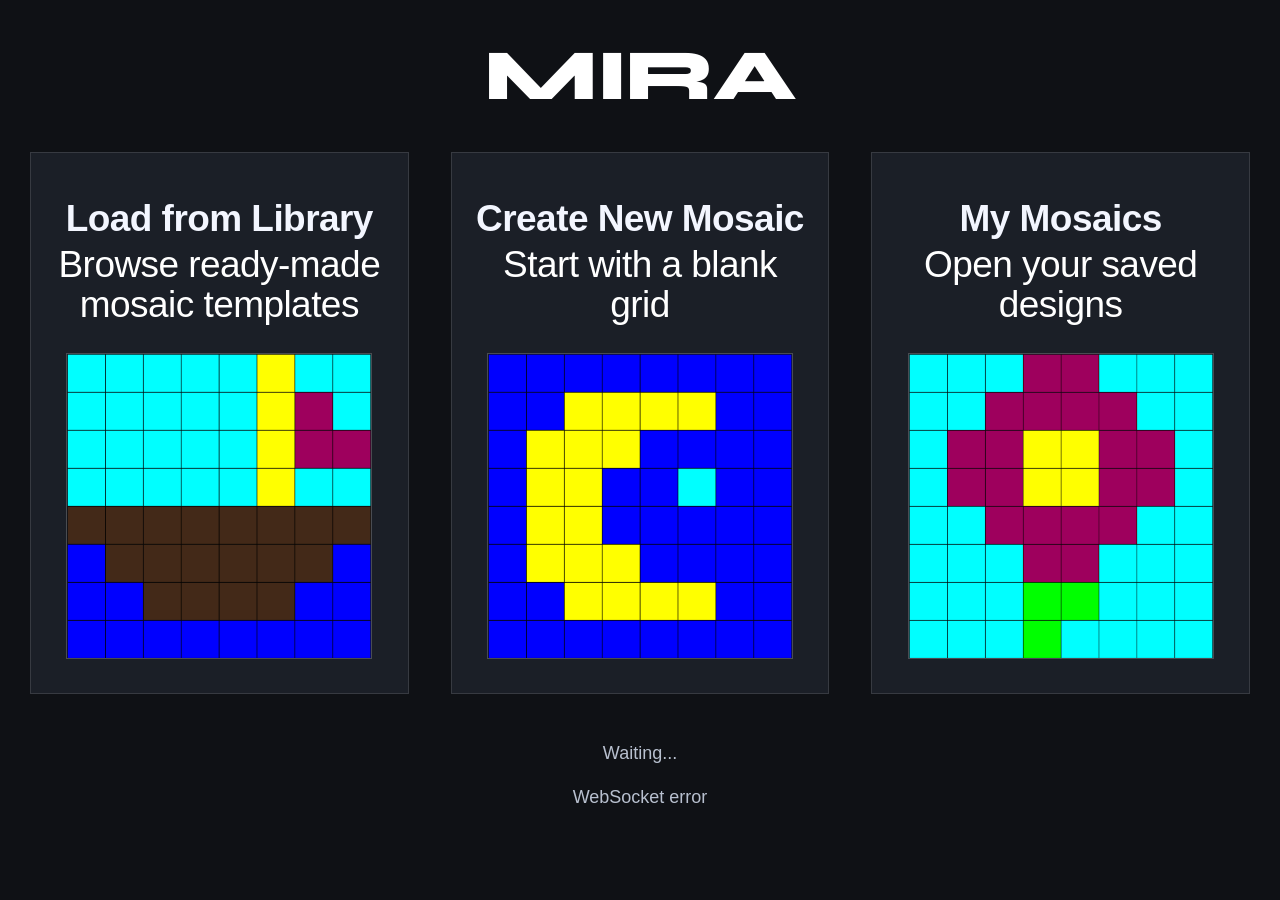
==== software/frontend/index.html @ f78b0685 "Initital integration" ====
<!DOCTYPE html>
<html lang="en">
<head>
	<meta charset="UTF-8" />
	<meta name="viewport" content="width=device-width, initial-scale=1.0" />
	<title>MIRA - Mosaic Library</title>
	<link rel="preconnect" href="https://fonts.googleapis.com">
	<link href="https://fonts.googleapis.com/css2?family=DM+Mono:wght@400;500&family=Syne:wght@700;800&display=swap" rel="stylesheet">
	<style>
    :root {
      --page-bg: #0f1115;
      --card-bg: #1b1f27;
      --text-main: #f3f6ff;
      --text-sub: #b8c0cf;
      --preview-line: rgba(255, 255, 255, 0.2);
      --grid-line: #4b5568;
    }

    * {
      box-sizing: border-box;
    }

    body {
      margin: 0;
      min-height: 100vh;
      background: var(--page-bg);
      color: var(--text-main);
      font-family: "Segoe UI", Tahoma, Geneva, Verdana, sans-serif;
      display: flex;
      flex-direction: column;
      align-items: center;
      padding: 40px 20px 28px;
    }

    .headline {
			font-family: 'Syne', sans-serif;
			font-weight: 800;
			font-size: clamp(48px, 8vw, 72px);
			letter-spacing: -0.02em;
			margin: 0;
			text-align: center;
			line-height: 1;
			/* High-contrast white — no color that might confuse with state colors */
			color: #fff;
		}

    .head-titel {
      margin: 0;
      font-size: clamp(52px, 7vw, 74px);
      font-weight: 500;
      letter-spacing: 0.02em;
      text-align: center;
    }

    .mosaic-options {
      width: min(1220px, 100%);
      margin-top: 40px;
      display: grid;
      grid-template-columns: repeat(3, minmax(250px, 1fr));
      gap: 42px;
      justify-content: center;
      align-items: stretch;
    }

    .button-tile {
      border: 1px solid rgba(255, 255, 255, 0.12);
      cursor: pointer;
      background: var(--card-bg);
      color: inherit;
      padding: 28px 22px 34px;
      text-align: center;
      border-radius: 0;
      transition: transform 140ms ease, box-shadow 140ms ease;
      display: flex;
      flex-direction: column;
      align-items: center;
      gap: 6px;
      min-height: 510px;
    }

    .button-tile:hover,
    .button-tile:focus-visible {
      transform: translateY(-4px);
      box-shadow: 0 10px 24px rgba(0, 0, 0, 0.48);
      outline: none;
    }

    .card-title {
      margin-top: 18px;
      margin-bottom: 0;
      font-size: 37px;
      font-weight: 700;
      line-height: 1.08;
      letter-spacing: -0.015em;
    }

    .card-subtitle {
      margin: 0;
      font-size: 37px;
      font-weight: 400;
      line-height: 1.08;
      letter-spacing: -0.015em;
      color: white;
    }

    .image-preview {
      margin-top: 22px;
      width: min(100%, 306px);
      aspect-ratio: 1 / 1;
      object-fit: cover;
      border: 1px solid var(--preview-line);
      display: block;
    }

    #gridContainer {
      margin-top: 24px;
    }

    .grid-row {
      display: flex;
    }

    .grid-cell {
      width: 40px;
      height: 40px;
      border: 1px solid var(--grid-line);
      box-sizing: border-box;
    }

    .status-panel {
      width: min(1220px, 100%);
      margin-top: 28px;
      font-size: 18px;
      line-height: 1.45;
      text-align: center;
      color: var(--text-sub);
    }

    @media (max-width: 980px) {
      .mosaic-options {
        grid-template-columns: 1fr;
        max-width: 460px;
      }

      .button-tile {
        min-height: 440px;
      }

      .card-title,
      .card-subtitle {
        font-size: 31px;
      }

      .image-preview {
        width: min(100%, 280px);
      }
    }
  </style>
</head>
<body>
  <h1 class="headline">MIRA</h1>

  <section class="mosaic-options" aria-label="Mosaic options">
    <button class="button-tile" id="buttonOne" type="button" aria-label="Load from library">
      <h2 class="card-title">Load from Library</h2>
      <p class="card-subtitle">Browse ready-made mosaic templates</p>
      <img class="image-preview" src="assets/boat.png" alt="Preview of library mosaic" aria-hidden="true" />

    </button>

    <button class="button-tile" id="buttonTwo" type="button" aria-label="Create new mosaic">
      <h2 class="card-title">Create New Mosaic</h2>
      <p class="card-subtitle">Start with a blank grid</p>
      <img class="image-preview" src="assets/moon.png" alt="Preview of blank mosaic" aria-hidden="true" />
    </button>

    <button class="button-tile" id="buttonThree" type="button" aria-label="My mosaics">
      <h2 class="card-title">My Mosaics</h2>
      <p class="card-subtitle">Open your saved designs</p>
      <img class="image-preview" src="assets/flower.png" alt="Preview of saved mosaic" aria-hidden="true" />
    </button>
  </section>

  <section class="status-panel" aria-live="polite">
    <p id="responseText">Waiting...</p>
    <p id="positionText">Current position: waiting...</p>
  </section>

  <div id="gridContainer"></div>

  <script>
    // const sendBtn = document.getElementById("sendBtn");
    const buttonOne = document.getElementById("buttonOne");
    const buttonTwo = document.getElementById("buttonTwo");
    const buttonThree = document.getElementById("buttonThree");
    // const nameInput = document.getElementById("nameInput");
    const responseText = document.getElementById("responseText");
    const positionText = document.getElementById("positionText");
    const gridContainer = document.getElementById("gridContainer");
    let currentMosaic = null;

    function resetCurrentMosaic() {
      for (let row = 0; row < gridContainer.children.length; row++) {
        const rowDiv = gridContainer.children[row];
        for (let col = 0; col < rowDiv.children.length; col++) {
          const cell = rowDiv.children[col];
          
          cell.style.border = "1px solid #4b5568"; // reset border
          cell.style.opacity = "0.5"; // reset opacity
          cell.style.backgroundColor = currentMosaic[row][col];
        }
      }
    }

    function showMosaicGrid(grid) {
      gridContainer.innerHTML = "";

      for (let row = 0; row < grid.length; row++) {
        const rowDiv = document.createElement("div");
        rowDiv.className = "grid-row";

        for (let col = 0; col < grid[row].length; col++) {
          const cell = document.createElement("div");
          cell.className = "grid-cell";
          cell.style.backgroundColor = grid[row][col];
          // lower opacity value 
          cell.style.opacity = "0.5";
          rowDiv.appendChild(cell);
        }

        gridContainer.appendChild(rowDiv);
      }
    }

    function highlight_target_cells(targets) {
      // Reset first 
      for (let row = 0; row < gridContainer.children.length; row++) {
        const rowDiv = gridContainer.children[row];
        for (let col = 0; col < rowDiv.children.length; col++) {
          const cell = rowDiv.children[col];
          cell.style.border = "1px solid #4b5568"; // reset border
          cell.style.opacity = "0.5"; // reset opacity
        }
      }

      // Highlight target cells
      for (const target of targets) {
        const cell = gridContainer.children[target.x].children[target.y];
        if (cell) {
          cell.style.border = "2px solid red";
          cell.style.opacity = "1.0"; // make it fully opaque to highlight
        }
      }
    }

    function handle_cell_state(cell_state) {
      if (!currentMosaic) return; // Ensure currentMosaic is defined before trying to reset it
      resetCurrentMosaic();
      for (const cell of cell_state) {
        const grid_cell = gridContainer.children[cell.x].children[cell.y];
  
        if (grid_cell) {
          if (cell.state === "correct") {
            grid_cell.style.border = "2px solid green";
            grid_cell.style.opacity = "1.0"; // make it fully opaque to highlight
          } else if (cell.state === "incorrect") {
            grid_cell.style.border = "2px solid red";
            grid_cell.style.opacity = "0.5"; // make it fully opaque to highlight
            // Shade the cell with a red overlay to indicate incorrect placement
            grid_cell.style.backgroundColor = "rgba(255, 0, 0, 0.5)"; // red overlay with 50% opacity
            
          } else if (cell.state === "empty") {
            grid_cell.style.border = "1px solid #4b5568";
            
            
            // grid_cell.style.opacity = "0.5";
          } else if (cell.state === "unknown") {
            grid_cell.style.border = "1px dashed #818ea3";
            // grid_cell.style.opacity = "0.5";
          }
        }
      }
    }


    async function postName(endpoint) {
      let name;
      if (endpoint === "greet") {
        name = nameInput.value;
      } else {
        name = endpoint;
      }

      try {
        const res = await fetch(`http://127.0.0.1:8000/${endpoint}`, {
          method: "POST",
          headers: {
            "Content-Type": "application/json"
          },
          body: JSON.stringify({ name: name })
        });

        if (!res.ok) {
          responseText.textContent = `Request failed (${res.status}) for ${endpoint}`;
          return;
        }

        const data = await res.json();
        responseText.textContent = data.message;
        currentMosaic = data.grid;
        if (data.grid) {
          showMosaicGrid(data.grid);
        }
      } catch (error) {
        responseText.textContent = `Network error for ${endpoint}`;
      }
    }

    async function fetchCurrentPosition() {
      try {
        const res = await fetch("http://127.0.0.1:8000/current_position");

        if (!res.ok) {
          positionText.textContent = `Current position request failed (${res.status})`;
          return;
        }

        positionText.textContent = "Current position: loading again...";

        const data = await res.json();
        const pos = data.current_position;
        const color = data.current_color;
        let targets = data.targets;

        if (!pos || !color || !targets) {
          positionText.textContent = "Undefined position or color";
          
         
          return;
        }
        // Hard code (0,0) for testing
        // targets = [{x: 0, y: 0}];
      
        // highlight_target_cells(targets);
        // Display target xnd y values in console for debugging
        highlight_target_cells(targets);

        positionText.textContent = `Current position: x=${pos.x}, y=${pos.y}, color=${color}`;
        positionText.textContent += ` (targets: ${targets.map(t => `x=${t.x},y=${t.y}`).join("; ")})`;
      } catch (error) {
        positionText.textContent = "Current position or color: network error";
      }
    }




    function connectWebSocket() {
      const ws = new WebSocket("ws://localhost:8000/ws");

      ws.onopen = () => {
        console.log("WebSocket connected");
      };

      ws.onmessage = (event) => {
        const data = JSON.parse(event.data);
        const pos = data.current_position;
        const color = data.current_color;
        const targets = data.targets;
        const cell_state = data.cell_state;

        if (!pos || !color || !targets) {
          handle_cell_state(cell_state);
          positionText.textContent = "Undefined position or color";
          return;
        }

    
        handle_cell_state(cell_state);
        highlight_target_cells(targets);

        positionText.textContent = `Current position: x=${pos.x}, y=${pos.y}, color=${color}`;
        positionText.textContent += ` (targets: ${targets.map(t => `x=${t[0]},y=${t[1]}`).join("; ")})`;

        console.log(data);
      };

      ws.onerror = (error) => {
        console.error("WebSocket error:", error);
        positionText.textContent = "WebSocket error";
      };

      ws.onclose = () => {
        console.log("Disconnected, retrying...");
        setTimeout(connectWebSocket, 1000);
      };
    }



    // sendBtn.addEventListener("click", async () => {
    //   await postName("greet");
    // });

    buttonOne.addEventListener("click", () => {
      window.location.href = "library.html";
    });

    buttonTwo.addEventListener("click", async () => {
      await postName("mosaic2");
    });

    buttonThree.addEventListener("click", async () => {
      await postName("mosaic3");
    });

    connectWebSocket();

    // fetchCurrentPosition();
    // setInterval(fetchCurrentPosition, 1000);
  </script>
</body>
</html>


<!-- 


<!DOCTYPE html>
<html lang="en">
<head>
  <meta charset="UTF-8" />
  <meta name="viewport" content="width=device-width, initial-scale=1.0" />
  <title>FastAPI Name Test</title>
  <style>
    #gridContainer {
      margin-top: 20px;
    }

    .grid-row {
      display: flex;
    }

    .grid-cell {
      width: 40px;
      height: 40px;
      border: 1px solid black;
      box-sizing: border-box;
    }
  </style>
</head>
<body>
  <h1>Name Test</h1>

  <input type="text" id="nameInput" placeholder="Enter your name" />
  <button id="sendBtn">Send</button>
  <button id="buttonOne">Mosaic 1</button>
  <button id="buttonTwo">Mosaic 2</button>
  <button id="buttonThree">Mosaic 3</button>

  <p id="responseText">Waiting...</p>
  <p id="positionText">Current position: waiting...</p>

  <div id="gridContainer"></div>

  <script>
    const sendBtn = document.getElementById("sendBtn");
    const buttonOne = document.getElementById("buttonOne");
    const buttonTwo = document.getElementById("buttonTwo");
    const buttonThree = document.getElementById("buttonThree");
    const nameInput = document.getElementById("nameInput");
    const responseText = document.getElementById("responseText");
    const positionText = document.getElementById("positionText");
    const gridContainer = document.getElementById("gridContainer");
    let currentMosaic = null;

    function resetCurrentMosaic() {
      for (let row = 0; row < gridContainer.children.length; row++) {
        const rowDiv = gridContainer.children[row];
        for (let col = 0; col < rowDiv.children.length; col++) {
          const cell = rowDiv.children[col];
          
          cell.style.border = "1px solid black"; // reset border
          cell.style.opacity = "0.5"; // reset opacity
          cell.style.backgroundColor = currentMosaic[row][col];
        }
      }
    }

    function showMosaicGrid(grid) {
      gridContainer.innerHTML = "";

      for (let row = 0; row < grid.length; row++) {
        const rowDiv = document.createElement("div");
        rowDiv.className = "grid-row";

        for (let col = 0; col < grid[row].length; col++) {
          const cell = document.createElement("div");
          cell.className = "grid-cell";
          cell.style.backgroundColor = grid[row][col];
          // lower opacity value 
          cell.style.opacity = "0.5";
          rowDiv.appendChild(cell);
        }

        gridContainer.appendChild(rowDiv);
      }
    }

    function highlight_target_cells(targets) {
      // Reset first 
      for (let row = 0; row < gridContainer.children.length; row++) {
        const rowDiv = gridContainer.children[row];
        for (let col = 0; col < rowDiv.children.length; col++) {
          const cell = rowDiv.children[col];
          cell.style.border = "1px solid black"; // reset border
          cell.style.opacity = "0.5"; // reset opacity
        }
      }

      // Highlight target cells
      for (const target of targets) {
        const cell = gridContainer.children[target.x].children[target.y];
        if (cell) {
          cell.style.border = "2px solid red";
          cell.style.opacity = "1.0"; // make it fully opaque to highlight
        }
      }
    }

    function handle_cell_state(cell_state) {
      if (!currentMosaic) return; // Ensure currentMosaic is defined before trying to reset it
      resetCurrentMosaic();
      for (const cell of cell_state) {
        const grid_cell = gridContainer.children[cell.x].children[cell.y];
  
        if (grid_cell) {
          if (cell.state === "correct") {
            grid_cell.style.border = "2px solid green";
            grid_cell.style.opacity = "1.0"; // make it fully opaque to highlight
          } else if (cell.state === "incorrect") {
            grid_cell.style.border = "2px solid red";
            grid_cell.style.opacity = "0.5"; // make it fully opaque to highlight
            // Shade the cell with a red overlay to indicate incorrect placement
            grid_cell.style.backgroundColor = "rgba(255, 0, 0, 0.5)"; // red overlay with 50% opacity
            
          } else if (cell.state === "empty") {
            grid_cell.style.border = "1px solid black";
            
            
            // grid_cell.style.opacity = "0.5";
          } else if (cell.state === "unknown") {
            grid_cell.style.border = "1px dashed gray";
            // grid_cell.style.opacity = "0.5";
          }
        }
      }
    }


    async function postName(endpoint) {
      let name;
      if (endpoint === "greet") {
        name = nameInput.value;
      } else {
        name = endpoint;
      }

      try {
        const res = await fetch(`http://127.0.0.1:8000/${endpoint}`, {
          method: "POST",
          headers: {
            "Content-Type": "application/json"
          },
          body: JSON.stringify({ name: name })
        });

        if (!res.ok) {
          responseText.textContent = `Request failed (${res.status}) for ${endpoint}`;
          return;
        }

        const data = await res.json();
        responseText.textContent = data.message;
        currentMosaic = data.grid;
        if (data.grid) {
          showMosaicGrid(data.grid);
        }
      } catch (error) {
        responseText.textContent = `Network error for ${endpoint}`;
      }
    }

    async function fetchCurrentPosition() {
      try {
        const res = await fetch("http://127.0.0.1:8000/current_position");

        if (!res.ok) {
          positionText.textContent = `Current position request failed (${res.status})`;
          return;
        }

        positionText.textContent = "Current position: loading again...";

        const data = await res.json();
        const pos = data.current_position;
        const color = data.current_color;
        let targets = data.targets;

        if (!pos || !color || !targets) {
          positionText.textContent = "Undefined position or color";
          
         
          return;
        }
        // Hard code (0,0) for testing
        // targets = [{x: 0, y: 0}];
      
        // highlight_target_cells(targets);
        // Display target xnd y values in console for debugging
        highlight_target_cells(targets);

        positionText.textContent = `Current position: x=${pos.x}, y=${pos.y}, color=${color}`;
        positionText.textContent += ` (targets: ${targets.map(t => `x=${t.x},y=${t.y}`).join("; ")})`;
      } catch (error) {
        positionText.textContent = "Current position or color: network error";
      }
    }




    function connectWebSocket() {
      const ws = new WebSocket("ws://localhost:8000/ws");

      ws.onopen = () => {
        console.log("WebSocket connected");
      };

      ws.onmessage = (event) => {
        const data = JSON.parse(event.data);
        const pos = data.current_position;
        const color = data.current_color;
        const targets = data.targets;
        const cell_state = data.cell_state;

        if (!pos || !color || !targets) {
          handle_cell_state(cell_state);
          positionText.textContent = "Undefined position or color";
          return;
        }

    
        handle_cell_state(cell_state);
        highlight_target_cells(targets);

        positionText.textContent = `Current position: x=${pos.x}, y=${pos.y}, color=${color}`;
        positionText.textContent += ` (targets: ${targets.map(t => `x=${t[0]},y=${t[1]}`).join("; ")})`;

        console.log(data);
      };

      ws.onerror = (error) => {
        console.error("WebSocket error:", error);
        positionText.textContent = "WebSocket error";
      };

      ws.onclose = () => {
        console.log("Disconnected, retrying...");
        setTimeout(connectWebSocket, 1000);
      };
    }



    sendBtn.addEventListener("click", async () => {
      await postName("greet");
    });

    buttonOne.addEventListener("click", async () => {
      await postName("mosaic1");
    });

    buttonTwo.addEventListener("click", async () => {
      await postName("mosaic2");
    });

    buttonThree.addEventListener("click", async () => {
      await postName("mosaic3");
    });

    connectWebSocket();

    // fetchCurrentPosition();
    // setInterval(fetchCurrentPosition, 1000);
  </script>
</body>
</html> -->
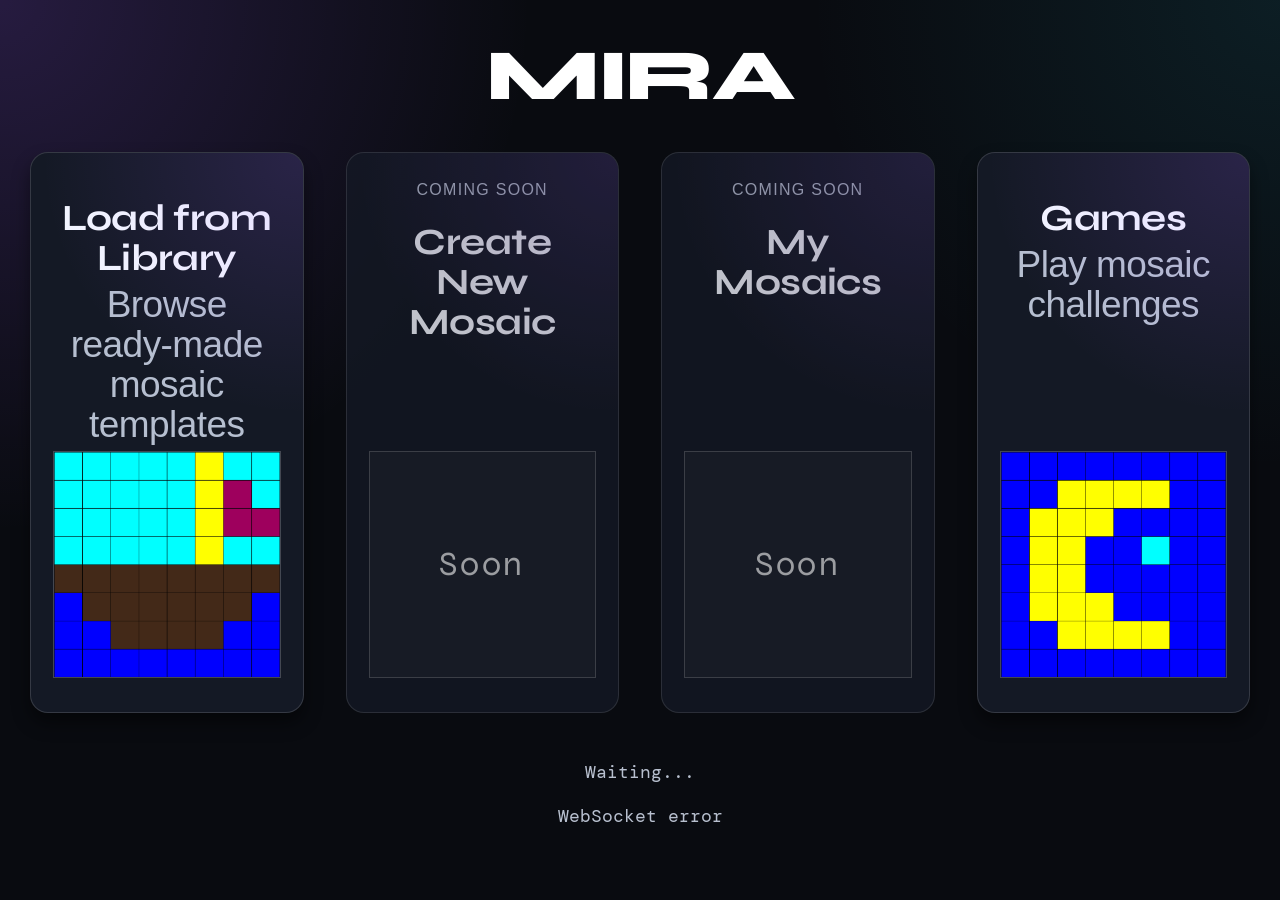
==== commit 664a7217: "Final Demo" ====
--- a/software/frontend/index.html
+++ b/software/frontend/index.html
@@ -56,7 +56,7 @@
       width: min(1220px, 100%);
       margin-top: 40px;
       display: grid;
-      grid-template-columns: repeat(3, minmax(250px, 1fr));
+        grid-template-columns: repeat(4, minmax(220px, 1fr));
       gap: 42px;
       justify-content: center;
       align-items: stretch;
@@ -85,6 +85,41 @@
       outline: none;
     }
 
+    .button-tile.locked,
+    .button-tile:disabled {
+      cursor: not-allowed;
+      opacity: 0.78;
+      transform: none;
+      box-shadow: none;
+      border-color: rgba(255, 255, 255, 0.2);
+      background:
+        repeating-linear-gradient(
+          -45deg,
+          rgba(255, 255, 255, 0.04),
+          rgba(255, 255, 255, 0.04) 10px,
+          rgba(255, 255, 255, 0.01) 10px,
+          rgba(255, 255, 255, 0.01) 20px
+        ),
+        var(--card-bg);
+    }
+
+    .button-tile.locked:hover,
+    .button-tile.locked:focus-visible,
+    .button-tile:disabled:hover,
+    .button-tile:disabled:focus-visible {
+      transform: none;
+      box-shadow: none;
+      outline: none;
+    }
+
+    .card-kicker {
+      margin: 0;
+      font-size: 16px;
+      letter-spacing: 0.08em;
+      text-transform: uppercase;
+      color: var(--text-sub);
+    }
+
     .card-title {
       margin-top: 18px;
       margin-bottom: 0;
@@ -104,12 +139,30 @@
     }
 
     .image-preview {
-      margin-top: 22px;
+      margin-top: auto;
       width: min(100%, 306px);
       aspect-ratio: 1 / 1;
       object-fit: cover;
       border: 1px solid var(--preview-line);
       display: block;
+    }
+
+    .button-tile.locked .image-preview {
+      filter: grayscale(1) contrast(0.85) brightness(0.72);
+    }
+
+    .coming-soon-art {
+      margin-top: auto;
+      width: min(100%, 306px);
+      aspect-ratio: 1 / 1;
+      border: 1px solid var(--preview-line);
+      display: grid;
+      place-items: center;
+      font-family: 'Syne', sans-serif;
+      font-size: 34px;
+      letter-spacing: 0.08em;
+      color: rgba(255, 255, 255, 0.75);
+      background: rgba(255, 255, 255, 0.03);
     }
 
     #gridContainer {
@@ -156,6 +209,7 @@
       }
     }
   </style>
+  <link rel="stylesheet" href="assets/mira-theme.css" />
 </head>
 <body>
   <h1 class="headline">MIRA</h1>
@@ -168,16 +222,24 @@
 
     </button>
 
-    <button class="button-tile" id="buttonTwo" type="button" aria-label="Create new mosaic">
+    <button class="button-tile locked" id="buttonTwo" type="button" aria-label="Create new mosaic coming soon" disabled aria-disabled="true">
+      <p class="card-kicker">Coming soon</p>
       <h2 class="card-title">Create New Mosaic</h2>
-      <p class="card-subtitle">Start with a blank grid</p>
-      <img class="image-preview" src="assets/moon.png" alt="Preview of blank mosaic" aria-hidden="true" />
+      <!-- <p class="card-subtitle">Locked for now</p> -->
+      <div class="coming-soon-art" aria-hidden="true">Soon</div>
     </button>
 
-    <button class="button-tile" id="buttonThree" type="button" aria-label="My mosaics">
+    <button class="button-tile locked" id="buttonThree" type="button" aria-label="My mosaics coming soon" disabled aria-disabled="true">
+      <p class="card-kicker">Coming soon</p>
       <h2 class="card-title">My Mosaics</h2>
-      <p class="card-subtitle">Open your saved designs</p>
-      <img class="image-preview" src="assets/flower.png" alt="Preview of saved mosaic" aria-hidden="true" />
+      <!-- <p class="card-subtitle">Locked for now</p> -->
+      <div class="coming-soon-art" aria-hidden="true">Soon</div>
+    </button>
+
+    <button class="button-tile" id="buttonFour" type="button" aria-label="Games">
+      <h2 class="card-title">Games</h2>
+      <p class="card-subtitle">Play mosaic challenges</p>
+      <img class="image-preview" src="assets/moon.png" alt="Preview of game mode" aria-hidden="true" />
     </button>
   </section>
 
@@ -193,6 +255,7 @@
     const buttonOne = document.getElementById("buttonOne");
     const buttonTwo = document.getElementById("buttonTwo");
     const buttonThree = document.getElementById("buttonThree");
+    const buttonFour = document.getElementById("buttonFour");
     // const nameInput = document.getElementById("nameInput");
     const responseText = document.getElementById("responseText");
     const positionText = document.getElementById("positionText");
@@ -275,7 +338,7 @@
             
             // grid_cell.style.opacity = "0.5";
           } else if (cell.state === "unknown") {
-            grid_cell.style.border = "1px dashed #818ea3";
+            grid_cell.style.border = "1px solid #4b5568";
             // grid_cell.style.opacity = "0.5";
           }
         }
@@ -412,6 +475,10 @@
 
     buttonThree.addEventListener("click", async () => {
       await postName("mosaic3");
+    });
+
+    buttonFour.addEventListener("click", () => {
+      window.location.href = "game_mode.html";
     });
 
     connectWebSocket();
@@ -550,7 +617,7 @@
             
             // grid_cell.style.opacity = "0.5";
           } else if (cell.state === "unknown") {
-            grid_cell.style.border = "1px dashed gray";
+            grid_cell.style.border = "1px solid black";
             // grid_cell.style.opacity = "0.5";
           }
         }
@@ -695,4 +762,6 @@
     // setInterval(fetchCurrentPosition, 1000);
   </script>
 </body>
-</html> -->+</html> -->
+
+
--- a/software/frontend/assets/mira-theme.css
+++ b/software/frontend/assets/mira-theme.css
@@ -0,0 +1,300 @@
+:root {
+	--mira-page-bg: #090b10;
+	--mira-page-accent-1: rgba(155, 92, 255, 0.20);
+	--mira-page-accent-2: rgba(38, 166, 181, 0.12);
+	--mira-panel-bg: #141925;
+	--mira-panel-bg-2: #1a2030;
+	--mira-panel-border: rgba(255, 255, 255, 0.14);
+	--mira-text-main: #f3f6ff;
+	--mira-text-sub: #b6bfd0;
+	--mira-focus-ring: rgba(155, 92, 255, 0.7);
+	--mira-shadow-soft: 0 10px 18px rgba(0, 0, 0, 0.45);
+	--mira-card-radius: 18px;
+	--mira-legend-title-size: 24px;
+	--mira-legend-item-size: 18px;
+}
+
+html, body {
+	background:
+		radial-gradient(circle at top left, var(--mira-page-accent-1), transparent 34%),
+		radial-gradient(circle at top right, var(--mira-page-accent-2), transparent 30%),
+		var(--mira-page-bg) !important;
+	color: var(--mira-text-main);
+	font-family: 'DM Mono', monospace;
+}
+
+body {
+	background-attachment: fixed;
+}
+
+.headline,
+.hero h1,
+.title-block h2,
+.phase-title,
+.card-title {
+	font-family: 'Syne', sans-serif;
+}
+
+.headline {
+	letter-spacing: -0.03em;
+}
+
+.back-button,
+.button-tile,
+.mosaic-card,
+.game-card,
+.side-tile,
+.display-panel,
+.status-bar,
+.complete-banner,
+.phase-banner,
+.completion-dialog {
+	border-color: var(--mira-panel-border) !important;
+	background: linear-gradient(180deg, rgba(255,255,255,0.05), rgba(255,255,255,0.025)), var(--mira-panel-bg) !important;
+	box-shadow: var(--mira-shadow-soft);
+}
+
+.button-tile,
+.mosaic-card,
+.game-card,
+.side-tile,
+.display-panel,
+.status-bar,
+.complete-banner,
+.phase-banner,
+.completion-dialog {
+	border-radius: var(--mira-card-radius) !important;
+}
+
+.button-tile,
+.mosaic-card,
+.game-card {
+	background-image:
+		radial-gradient(circle at top right, rgba(155,92,255,0.18), transparent 40%),
+		linear-gradient(180deg, rgba(255,255,255,0.05), rgba(255,255,255,0.025)),
+		var(--mira-panel-bg) !important;
+	border: 1px solid var(--mira-panel-border) !important;
+}
+
+.button-tile:hover,
+.button-tile:focus-visible,
+.mosaic-card:hover,
+.mosaic-card:focus-visible,
+.game-card:hover,
+.game-card:focus-visible {
+	transform: translateY(-5px) !important;
+	box-shadow: 0 10px 18px rgba(0, 0, 0, 0.45), 0 0 0 3px rgba(155,92,255,0.18) !important;
+	border-color: rgba(255,255,255,0.22) !important;
+}
+
+.button-tile:focus-visible,
+.mosaic-card:focus-visible,
+.game-card:focus-visible,
+.back-button:focus-visible {
+	outline: none !important;
+	box-shadow: 0 10px 18px rgba(0, 0, 0, 0.45), 0 0 0 3px var(--mira-focus-ring) !important;
+}
+
+.mosaic-card,
+.button-tile,
+.game-card {
+	position: relative;
+	overflow: hidden;
+}
+
+.mosaic-card::before,
+.button-tile::before,
+.game-card::before {
+	content: "";
+	position: absolute;
+	inset: 0;
+	background: radial-gradient(circle at top right, rgba(155,92,255,0.16), transparent 42%);
+	pointer-events: none;
+}
+
+.preview-grid,
+.card-art,
+.card-foot .card-pill,
+.stopwatch-display,
+.completion-time,
+.phase-clock,
+.held-swatch,
+.status-bar,
+.phase-banner {
+	background-color: rgba(255,255,255,0.04) !important;
+}
+
+.preview-grid,
+.card-art {
+	border-color: white !important;
+}
+
+.card-kicker,
+.phase-kicker,
+.held-label,
+.legend-title,
+.stopwatch-title,
+.status-dot,
+.status-bar,
+.status-text,
+.subtitle,
+.title-block p,
+.card-text,
+.card-subtitle,
+.held-note,
+.stopwatch-state,
+.legend-item,
+.completion-dialog p {
+	color: var(--mira-text-sub);
+}
+
+/* Shared legend system for display and memory pages. */
+.legend-title {
+	margin: 0;
+	font-size: var(--mira-legend-title-size);
+	letter-spacing: 0.08em;
+	text-transform: uppercase;
+}
+
+.legend {
+	width: 100%;
+	display: flex;
+	flex-direction: column;
+	gap: 8px;
+	justify-content: flex-start;
+	align-items: flex-start;
+	margin-top: 0;
+}
+
+.legend-panel {
+	gap: 8px;
+}
+
+.legend-panel-bottom {
+	width: min(100%, 760px);
+}
+
+.legend-panel-bottom .legend {
+	flex-direction: row;
+	flex-wrap: wrap;
+	gap: 10px 18px;
+}
+
+.legend-item {
+	display: flex;
+	align-items: center;
+	gap: 7px;
+	font-size: var(--mira-legend-item-size);
+	letter-spacing: 0.01em;
+}
+
+.legend-swatch {
+	width: 22px;
+	height: 22px;
+	border-radius: 4px;
+	flex-shrink: 0;
+	border: 2px solid transparent;
+	background-size: 80% 80%;
+	background-repeat: no-repeat;
+	background-position: center;
+}
+
+.legend-correct {
+	border-color: var(--correct-border);
+	background-color: var(--correct-fill);
+	background-image: url("data:image/svg+xml,%3Csvg xmlns='http://www.w3.org/2000/svg' viewBox='0 0 24 24' fill='none' stroke='%2322c55e' stroke-width='3.5' stroke-linecap='round' stroke-linejoin='round'%3E%3Cpolyline points='20 6 9 17 4 12'/%3E%3C/svg%3E");
+}
+
+.legend-incorrect {
+	border-color: var(--incorrect-border);
+	background-color: var(--incorrect-fill);
+	background-image: url("data:image/svg+xml,%3Csvg xmlns='http://www.w3.org/2000/svg' viewBox='0 0 24 24' fill='none' stroke='%23ef4444' stroke-width='3.5' stroke-linecap='round'%3E%3Cline x1='18' y1='6' x2='6' y2='18'/%3E%3Cline x1='6' y1='6' x2='18' y2='18'/%3E%3C/svg%3E");
+}
+
+.legend-unknown {
+	border: 2px dashed var(--unknown-border);
+	background-color: var(--unknown-fill);
+	background-image: url("data:image/svg+xml,%3Csvg xmlns='http://www.w3.org/2000/svg' viewBox='0 0 24 24' fill='none' stroke='%239ca3af' stroke-width='2.5' stroke-linecap='round'%3E%3Cpath d='M9.09 9a3 3 0 0 1 5.83 1c0 2-3 3-3 3'/%3E%3Ccircle cx='12' cy='17' r='0.5' fill='%239ca3af'/%3E%3C/svg%3E");
+}
+
+.legend-target {
+	border-color: var(--target-border);
+	background-color: var(--target-fill);
+	box-shadow: 0 0 0 2px var(--target-glow);
+	background-image: url("data:image/svg+xml,%3Csvg xmlns='http://www.w3.org/2000/svg' viewBox='0 0 24 24' fill='none'%3E%3Ccircle cx='12' cy='12' r='6' stroke='%23d6c2ff' stroke-width='2.2'/%3E%3C/svg%3E");
+}
+
+.legend-empty {
+	border-color: white;
+	opacity: 1;
+}
+
+.card-pill,
+.stopwatch-button {
+	border-radius: 999px;
+}
+
+.stopwatch-button.primary {
+	background: #2a50d0 !important;
+}
+
+.stopwatch-button.primary:hover,
+.stopwatch-button.primary:focus-visible {
+	background: #3a61e0 !important;
+}
+
+.stopwatch-button.destructive {
+	background: #7f1d1d !important;
+}
+
+.stopwatch-button:hover,
+.stopwatch-button:focus-visible {
+	border-color: rgba(255,255,255,0.32) !important;
+}
+
+.stopwatch-title {
+	margin: 0;
+	font-size: 24px;
+	letter-spacing: 0.08em;
+	text-transform: uppercase;
+	color: #c9d0df;
+}
+
+.stopwatch-display {
+	font-size: clamp(20px, 4.2vw, 26px) !important;
+	line-height: 1.1;
+	white-space: nowrap;
+	overflow: hidden;
+	text-overflow: clip;
+	font-variant-numeric: tabular-nums;
+	letter-spacing: 0.02em;
+}
+
+#gridContainer {
+	background: linear-gradient(180deg, rgba(255,255,255,0.03), rgba(255,255,255,0.015)), #0e1018 !important;
+}
+
+@media (max-width: 980px) {
+	.button-tile,
+	.mosaic-card,
+	.game-card,
+	.side-tile,
+	.display-panel,
+	.status-bar,
+	.complete-banner,
+	.phase-banner,
+	.completion-dialog {
+		border-radius: 16px !important;
+	}
+}
+
+@media (max-width: 860px) {
+	.legend-panel-bottom {
+		width: 100%;
+	}
+
+	.legend-panel-bottom .legend {
+		flex-direction: column;
+		gap: 8px;
+	}
+}
